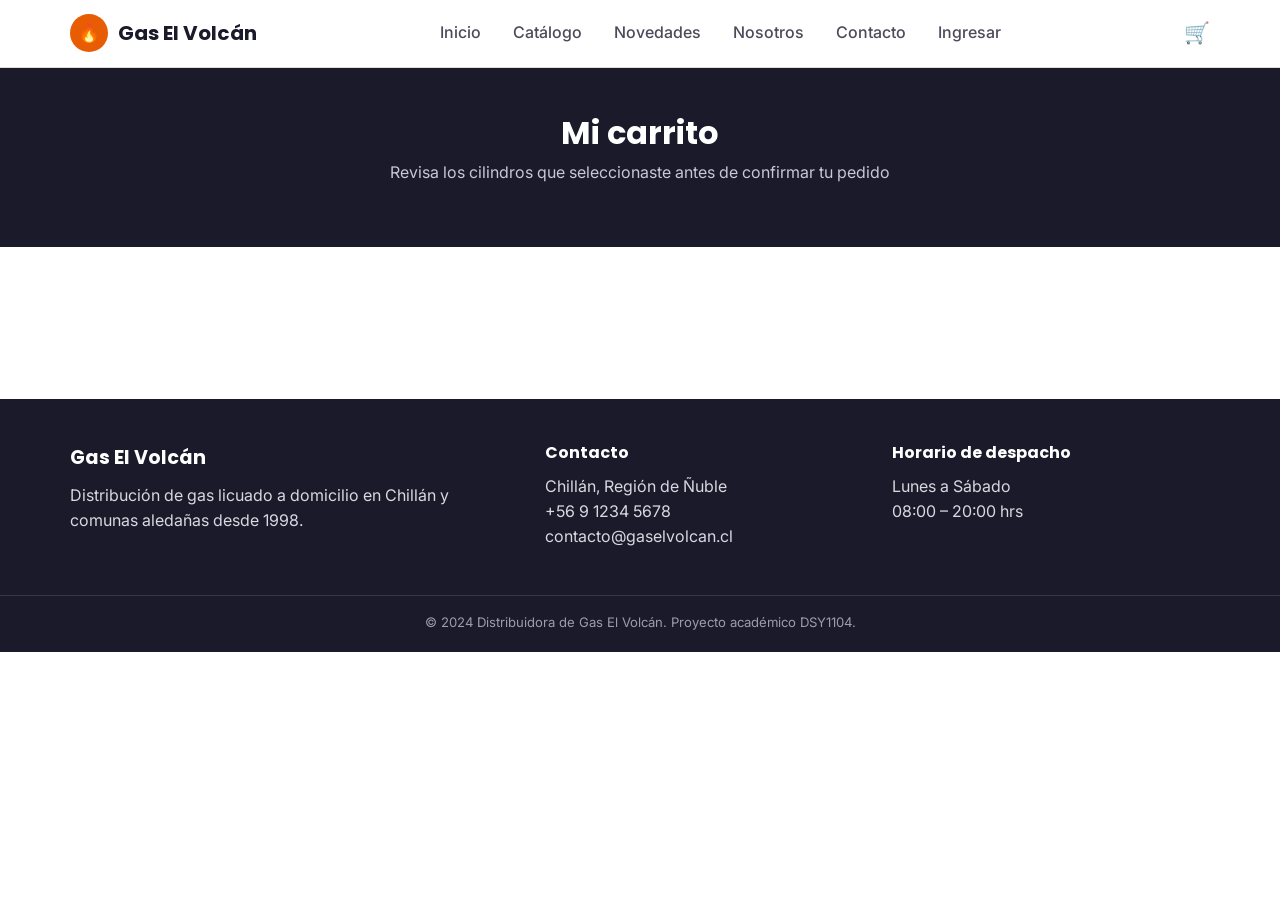
==== carrito.html @ 5c271ab0 "Creacion carrito" ====
<!DOCTYPE html>
<html lang="es">
<head>
<meta charset="UTF-8">
<meta name="viewport" content="width=device-width, initial-scale=1.0">
<title>Mi carrito — Gas El Volcán</title>
<link rel="stylesheet" href="css/estilos.css">
</head>
<body>

<header class="encabezado">
  <div class="contenedor">
    <a href="index.html" class="marca"><span class="marca__icono">🔥</span> Gas El Volcán</a>
    <nav class="nav" id="nav-principal">
      <a href="index.html" class="nav__enlace">Inicio</a>
      <a href="catalogo.html" class="nav__enlace">Catálogo</a>
      <a href="novedades.html" class="nav__enlace">Novedades</a>
      <a href="nosotros.html" class="nav__enlace">Nosotros</a>
      <a href="contacto.html" class="nav__enlace">Contacto</a>
      <a href="login.html" class="nav__enlace">Ingresar</a>
    </nav>
    <div class="nav__acciones">
      <a href="carrito.html" class="icono-carrito nav__enlace--activo" aria-label="Carrito">🛒<span id="contador-carrito" class="icono-carrito__contador oculto">0</span></a>
      <button class="menu-hamburguesa" aria-label="Abrir menú" onclick="document.getElementById('nav-principal').classList.toggle('nav--abierto')">
        <span></span><span></span><span></span>
      </button>
    </div>
  </div>
</header>

<div class="encabezado-pagina">
  <div class="contenedor">
    <h1>Mi carrito</h1>
    <p>Revisa los cilindros que seleccionaste antes de confirmar tu pedido</p>
  </div>
</div>

<main class="seccion">
  <div class="contenedor" id="carrito-contenido">
    <!-- Contenido generado dinámicamente por js/carrito.js -->
  </div>
</main>

<footer class="pie">
  <div class="contenedor">
    <div>
      <div class="pie__marca">Gas El Volcán</div>
      <p>Distribución de gas licuado a domicilio en Chillán y comunas aledañas desde 1998.</p>
    </div>
    <div>
      <h4>Contacto</h4>
      <p>Chillán, Región de Ñuble<br>+56 9 1234 5678<br>contacto@gaselvolcan.cl</p>
    </div>
    <div>
      <h4>Horario de despacho</h4>
      <p>Lunes a Sábado<br>08:00 – 20:00 hrs</p>
    </div>
  </div>
  <div class="pie__inferior">© 2024 Distribuidora de Gas El Volcán. Proyecto académico DSY1104.</div>
</footer>

<script src="js/catalogo.js"></script>
<script src="js/carrito.js"></script>
</body>
</html>
---- css/estilos.css ----
/* =========================================================
   GAS EL VOLCÁN — Hoja de estilos general
   Paleta: naranja #E85D04 / gris oscuro #1A1A2A / blanco
   Tipografía: Poppins (títulos) + Inter (texto)
   ========================================================= */

@import url('https://fonts.googleapis.com/css2?family=Poppins:wght@600;700;800&family=Inter:wght@400;500;600&display=swap');

:root{
  --naranja: #E85D04;
  --naranja-oscuro: #C24C02;
  --gris-oscuro: #1A1A2A;
  --gris-medio: #4B4B5A;
  --gris-claro: #F4F1EC;
  --borde: #E3DED4;
  --blanco: #FFFFFF;
  --exito: #2F9E44;
  --error: #C0392B;

  --fuente-titulo: 'Poppins', sans-serif;
  --fuente-texto: 'Inter', sans-serif;

  --radio: 10px;
  --sombra: 0 6px 18px rgba(26,26,42,0.08);
  --max-ancho: 1180px;
}

/* ---------- Reset ---------- */
*, *::before, *::after{ box-sizing: border-box; }
html{ scroll-behavior: smooth; }
body{
  margin: 0;
  font-family: var(--fuente-texto);
  color: var(--gris-oscuro);
  background: var(--blanco);
  line-height: 1.55;
}
img{ max-width: 100%; display: block; }
a{ color: inherit; text-decoration: none; }
ul{ list-style: none; margin: 0; padding: 0; }
h1, h2, h3, h4{
  font-family: var(--fuente-titulo);
  line-height: 1.2;
  margin: 0 0 0.5em 0;
  color: var(--gris-oscuro);
}
p{ margin: 0 0 1em 0; }
button{ font-family: var(--fuente-texto); cursor: pointer; }
input, select, textarea{ font-family: var(--fuente-texto); }

.contenedor{
  max-width: var(--max-ancho);
  margin: 0 auto;
  padding: 0 20px;
}

.seccion{ padding: 56px 0; }
.seccion--gris{ background: var(--gris-claro); }

.titulo-seccion{
  font-size: 1.9rem;
  margin-bottom: 6px;
}
.subtitulo-seccion{
  color: var(--gris-medio);
  margin-bottom: 32px;
  max-width: 60ch;
}

/* ---------- Botones ---------- */
.boton{
  display: inline-block;
  padding: 13px 28px;
  border-radius: var(--radio);
  border: none;
  font-weight: 600;
  font-size: 0.95rem;
  transition: transform .15s ease, box-shadow .15s ease;
}
.boton--primario{
  background: var(--naranja);
  color: var(--blanco);
}
.boton--primario:hover{ background: var(--naranja-oscuro); }
.boton--secundario{
  background: transparent;
  color: var(--gris-oscuro);
  border: 2px solid var(--gris-oscuro);
}
.boton--secundario:hover{ background: var(--gris-oscuro); color: var(--blanco); }
.boton--pequeno{ padding: 8px 16px; font-size: 0.85rem; }
.boton--peligro{ background: var(--error); color: var(--blanco); }
.boton:disabled{ opacity: 0.5; cursor: not-allowed; }

/* ---------- Header / navegación ---------- */
.encabezado{
  position: sticky;
  top: 0;
  z-index: 50;
  background: var(--blanco);
  border-bottom: 1px solid var(--borde);
}
.encabezado .contenedor{
  display: flex;
  align-items: center;
  justify-content: space-between;
  padding-top: 14px;
  padding-bottom: 14px;
}
.marca{
  display: flex;
  align-items: center;
  gap: 10px;
  font-family: var(--fuente-titulo);
  font-weight: 700;
  font-size: 1.25rem;
  color: var(--gris-oscuro);
}
.marca__icono{
  width: 38px; height: 38px;
  border-radius: 50%;
  background: var(--naranja);
  display: flex; align-items: center; justify-content: center;
  color: var(--blanco);
  font-size: 1.1rem;
}
.nav{
  display: flex;
  align-items: center;
  gap: 28px;
}
.nav__enlace{
  font-weight: 500;
  color: var(--gris-medio);
  padding: 6px 2px;
  border-bottom: 2px solid transparent;
}
.nav__enlace:hover, .nav__enlace--activo{
  color: var(--gris-oscuro);
  border-bottom-color: var(--naranja);
}
.nav__acciones{ display: flex; align-items: center; gap: 14px; }
.icono-carrito{
  position: relative;
  font-size: 1.3rem;
}
.icono-carrito__contador{
  position: absolute; top: -8px; right: -12px;
  background: var(--naranja); color: var(--blanco);
  font-size: 0.7rem; font-weight: 700;
  border-radius: 50%; width: 18px; height: 18px;
  display: flex; align-items: center; justify-content: center;
}
.menu-hamburguesa{
  display: none;
  flex-direction: column;
  gap: 5px;
  background: none; border: none;
}
.menu-hamburguesa span{
  width: 26px; height: 3px; background: var(--gris-oscuro); border-radius: 2px;
}

/* ---------- Hero ---------- */
.hero{
  background: var(--gris-claro);
  padding: 60px 0;
}
.hero .contenedor{
  display: grid;
  grid-template-columns: 1.1fr 1fr;
  gap: 40px;
  align-items: center;
}
.hero__eslogan{
  font-size: 2.4rem;
  margin-bottom: 14px;
}
.hero__texto{
  color: var(--gris-medio);
  max-width: 46ch;
  margin-bottom: 26px;
}
.hero__imagen img{
  border-radius: var(--radio);
  box-shadow: var(--sombra);
}

/* ---------- Tarjetas de producto / novedades ---------- */
.grid-tarjetas{
  display: grid;
  grid-template-columns: repeat(3, 1fr);
  gap: 24px;
}
.tarjeta{
  background: var(--blanco);
  border: 1px solid var(--borde);
  border-radius: var(--radio);
  overflow: hidden;
  display: flex;
  flex-direction: column;
  box-shadow: var(--sombra);
}
.tarjeta__imagen{ aspect-ratio: 4/3; overflow: hidden; background: var(--gris-claro); }
.tarjeta__imagen img{ width: 100%; height: 100%; object-fit: cover; }
.tarjeta__cuerpo{ padding: 18px; display: flex; flex-direction: column; gap: 8px; flex: 1; }
.tarjeta__categoria{
  font-size: 0.72rem;
  text-transform: none;
  color: var(--naranja);
  font-weight: 600;
}
.tarjeta__titulo{ font-size: 1.1rem; margin: 0; }
.tarjeta__precio{
  font-family: var(--fuente-titulo);
  font-weight: 700;
  color: var(--gris-oscuro);
  font-size: 1.15rem;
  margin-top: auto;
}
.tarjeta__acciones{ display: flex; gap: 10px; margin-top: 10px; }
.tarjeta__acciones .boton{ flex: 1; text-align: center; }

/* ---------- Por qué elegirnos ---------- */
.beneficios{
  display: grid;
  grid-template-columns: repeat(3, 1fr);
  gap: 24px;
}
.beneficio{
  text-align: center;
  padding: 26px 18px;
}
.beneficio__icono{
  width: 56px; height: 56px;
  margin: 0 auto 14px auto;
  border-radius: 50%;
  background: var(--naranja);
  color: var(--blanco);
  display: flex; align-items: center; justify-content: center;
  font-size: 1.5rem;
}

/* ---------- Footer ---------- */
.pie{
  background: var(--gris-oscuro);
  color: #D8D8E0;
  padding: 44px 0 20px 0;
  margin-top: 40px;
}
.pie .contenedor{
  display: grid;
  grid-template-columns: 1.4fr 1fr 1fr;
  gap: 30px;
}
.pie h4{ color: var(--blanco); font-size: 1rem; margin-bottom: 12px; }
.pie a:hover{ color: var(--naranja); }
.pie__marca{
  font-family: var(--fuente-titulo);
  color: var(--blanco);
  font-weight: 700;
  font-size: 1.2rem;
  margin-bottom: 10px;
}
.pie__inferior{
  text-align: center;
  border-top: 1px solid rgba(255,255,255,0.12);
  margin-top: 30px;
  padding-top: 16px;
  font-size: 0.82rem;
  color: #9C9CAE;
}

/* ---------- Formularios ---------- */
.formulario{
  max-width: 560px;
  margin: 0 auto;
  background: var(--blanco);
  border: 1px solid var(--borde);
  border-radius: var(--radio);
  padding: 32px;
  box-shadow: var(--sombra);
}
.campo{ margin-bottom: 18px; }
.campo label{
  display: block;
  font-weight: 600;
  font-size: 0.88rem;
  margin-bottom: 6px;
}
.campo input,
.campo select,
.campo textarea{
  width: 100%;
  padding: 11px 13px;
  border: 1px solid var(--borde);
  border-radius: 8px;
  font-size: 0.95rem;
  background: var(--blanco);
  color: var(--gris-oscuro);
}
.campo input:focus,
.campo select:focus,
.campo textarea:focus{
  outline: none;
  border-color: var(--naranja);
  box-shadow: 0 0 0 3px rgba(232,93,4,0.15);
}
.campo--dos{
  display: grid;
  grid-template-columns: 1fr 1fr;
  gap: 16px;
}
.mensaje-error{
  color: var(--error);
  font-size: 0.8rem;
  margin-top: 5px;
  min-height: 1em;
}
.campo.con-error input,
.campo.con-error select,
.campo.con-error textarea{
  border-color: var(--error);
}
.mensaje-exito{
  background: rgba(47,158,68,0.12);
  color: var(--exito);
  padding: 12px 16px;
  border-radius: 8px;
  margin-bottom: 18px;
  font-size: 0.9rem;
  font-weight: 500;
}
.formulario__pie{
  text-align: center;
  margin-top: 16px;
  font-size: 0.88rem;
  color: var(--gris-medio);
}

/* ---------- Página genérica (nosotros, novedades, detalle) ---------- */
.encabezado-pagina{
  background: var(--gris-oscuro);
  color: var(--blanco);
  padding: 46px 0;
  text-align: center;
}
.encabezado-pagina h1{ color: var(--blanco); margin: 0; }
.encabezado-pagina p{ color: #C7C7D6; margin-top: 8px; }

.bloque-texto{ max-width: 72ch; margin: 0 auto; }

.equipo-grid{
  display: grid;
  grid-template-columns: repeat(4, 1fr);
  gap: 20px;
}
.persona{
  text-align: center;
  background: var(--blanco);
  border: 1px solid var(--borde);
  border-radius: var(--radio);
  padding: 22px 14px;
}
.persona__avatar{
  width: 64px; height: 64px;
  border-radius: 50%;
  background: var(--naranja);
  color: var(--blanco);
  font-family: var(--fuente-titulo);
  font-weight: 700;
  display: flex; align-items: center; justify-content: center;
  margin: 0 auto 12px auto;
  font-size: 1.2rem;
}
.persona__rol{ color: var(--gris-medio); font-size: 0.85rem; }

/* ---------- Migas / volver ---------- */
.enlace-volver{
  display: inline-flex;
  align-items: center;
  gap: 6px;
  color: var(--naranja);
  font-weight: 600;
  margin-bottom: 24px;
}

/* ---------- Detalle producto ---------- */
.detalle-producto{
  display: grid;
  grid-template-columns: 1fr 1fr;
  gap: 40px;
  align-items: start;
}
.detalle-producto__imagen img{
  border-radius: var(--radio);
  box-shadow: var(--sombra);
}
.detalle-producto__precio{
  font-family: var(--fuente-titulo);
  font-size: 1.8rem;
  font-weight: 700;
  margin: 14px 0;
}
.badge-stock{
  display: inline-block;
  background: rgba(47,158,68,0.12);
  color: var(--exito);
  font-size: 0.8rem;
  font-weight: 600;
  padding: 4px 12px;
  border-radius: 20px;
  margin-bottom: 10px;
}

/* ---------- Carrito ---------- */
.tabla-carrito{
  width: 100%;
  border-collapse: collapse;
  background: var(--blanco);
}
.tabla-carrito th, .tabla-carrito td{
  padding: 14px 12px;
  border-bottom: 1px solid var(--borde);
  text-align: left;
}
.tabla-carrito th{
  font-family: var(--fuente-titulo);
  font-size: 0.85rem;
  color: var(--gris-medio);
}
.tabla-carrito__producto{
  display: flex; align-items: center; gap: 12px;
}
.tabla-carrito__producto img{
  width: 56px; height: 56px; object-fit: cover; border-radius: 8px;
}
.carrito-resumen{
  max-width: 360px;
  margin-left: auto;
  background: var(--gris-claro);
  border-radius: var(--radio);
  padding: 22px;
  margin-top: 24px;
}
.carrito-resumen__linea{
  display: flex; justify-content: space-between;
  margin-bottom: 10px;
  font-size: 0.95rem;
}
.carrito-resumen__total{
  font-family: var(--fuente-titulo);
  font-weight: 700;
  font-size: 1.2rem;
  border-top: 1px solid var(--borde);
  padding-top: 12px;
  margin-top: 4px;
}
.carrito-vacio{
  text-align: center;
  padding: 60px 20px;
  color: var(--gris-medio);
}

/* =========================================================
   ÁREA ADMINISTRATIVA — tema visual oscuro, distinto al público
   ========================================================= */
.admin-body{ background: #F1F1F5; }
.admin-shell{ display: flex; min-height: 100vh; }
.admin-sidebar{
  width: 240px;
  background: var(--gris-oscuro);
  color: var(--blanco);
  padding: 26px 18px;
  flex-shrink: 0;
}
.admin-sidebar .marca{ color: var(--blanco); margin-bottom: 34px; }
.admin-sidebar .marca__icono{ background: var(--naranja); }
.admin-nav__enlace{
  display: flex;
  align-items: center;
  gap: 10px;
  padding: 11px 12px;
  border-radius: 8px;
  color: #C7C7D6;
  font-weight: 500;
  margin-bottom: 4px;
}
.admin-nav__enlace:hover, .admin-nav__enlace--activo{
  background: rgba(232,93,4,0.18);
  color: var(--blanco);
}
.admin-main{ flex: 1; padding: 34px 40px; }
.admin-header{
  display: flex;
  justify-content: space-between;
  align-items: center;
  margin-bottom: 26px;
}
.admin-header h1{ margin: 0; font-size: 1.5rem; }
.admin-panel{
  background: var(--blanco);
  border-radius: var(--radio);
  padding: 24px;
  box-shadow: var(--sombra);
  margin-bottom: 26px;
}
.tabla-admin{
  width: 100%;
  border-collapse: collapse;
}
.tabla-admin th, .tabla-admin td{
  padding: 12px 10px;
  border-bottom: 1px solid var(--borde);
  text-align: left;
  font-size: 0.92rem;
}
.tabla-admin th{ color: var(--gris-medio); font-weight: 600; font-size: 0.8rem; }
.chip-rol{
  display: inline-block;
  padding: 3px 10px;
  border-radius: 20px;
  font-size: 0.75rem;
  font-weight: 600;
  background: rgba(232,93,4,0.14);
  color: var(--naranja-oscuro);
}
.chip-rol--cliente{ background: rgba(75,75,90,0.12); color: var(--gris-medio); }
.oculto{ display: none !important; }

/* =========================================================
   RESPONSIVE
   360px celular · 768px tablet · 1280px escritorio
   ========================================================= */
@media (max-width: 1024px){
  .hero .contenedor{ grid-template-columns: 1fr; }
  .hero__imagen{ order: -1; }
  .grid-tarjetas{ grid-template-columns: repeat(2, 1fr); }
  .beneficios{ grid-template-columns: repeat(3, 1fr); }
  .equipo-grid{ grid-template-columns: repeat(2, 1fr); }
  .pie .contenedor{ grid-template-columns: 1fr 1fr; }
  .detalle-producto{ grid-template-columns: 1fr; }
  .admin-main{ padding: 26px; }
}

@media (max-width: 768px){
  .nav{
    position: absolute;
    top: 100%; left: 0; right: 0;
    background: var(--blanco);
    flex-direction: column;
    align-items: flex-start;
    padding: 16px 20px 22px 20px;
    border-bottom: 1px solid var(--borde);
    display: none;
    gap: 14px;
  }
  .nav.nav--abierto{ display: flex; }
  .menu-hamburguesa{ display: flex; }
  .beneficios{ grid-template-columns: 1fr; }
  .campo--dos{ grid-template-columns: 1fr; }
  .admin-shell{ flex-direction: column; }
  .admin-sidebar{ width: 100%; }
  .admin-nav{ display: flex; flex-wrap: wrap; gap: 6px; }
}

@media (max-width: 480px){
  .grid-tarjetas{ grid-template-columns: 1fr; }
  .equipo-grid{ grid-template-columns: 1fr; }
  .pie .contenedor{ grid-template-columns: 1fr; text-align: center; }
  .hero__eslogan{ font-size: 1.9rem; }
  .formulario{ padding: 22px; }
}
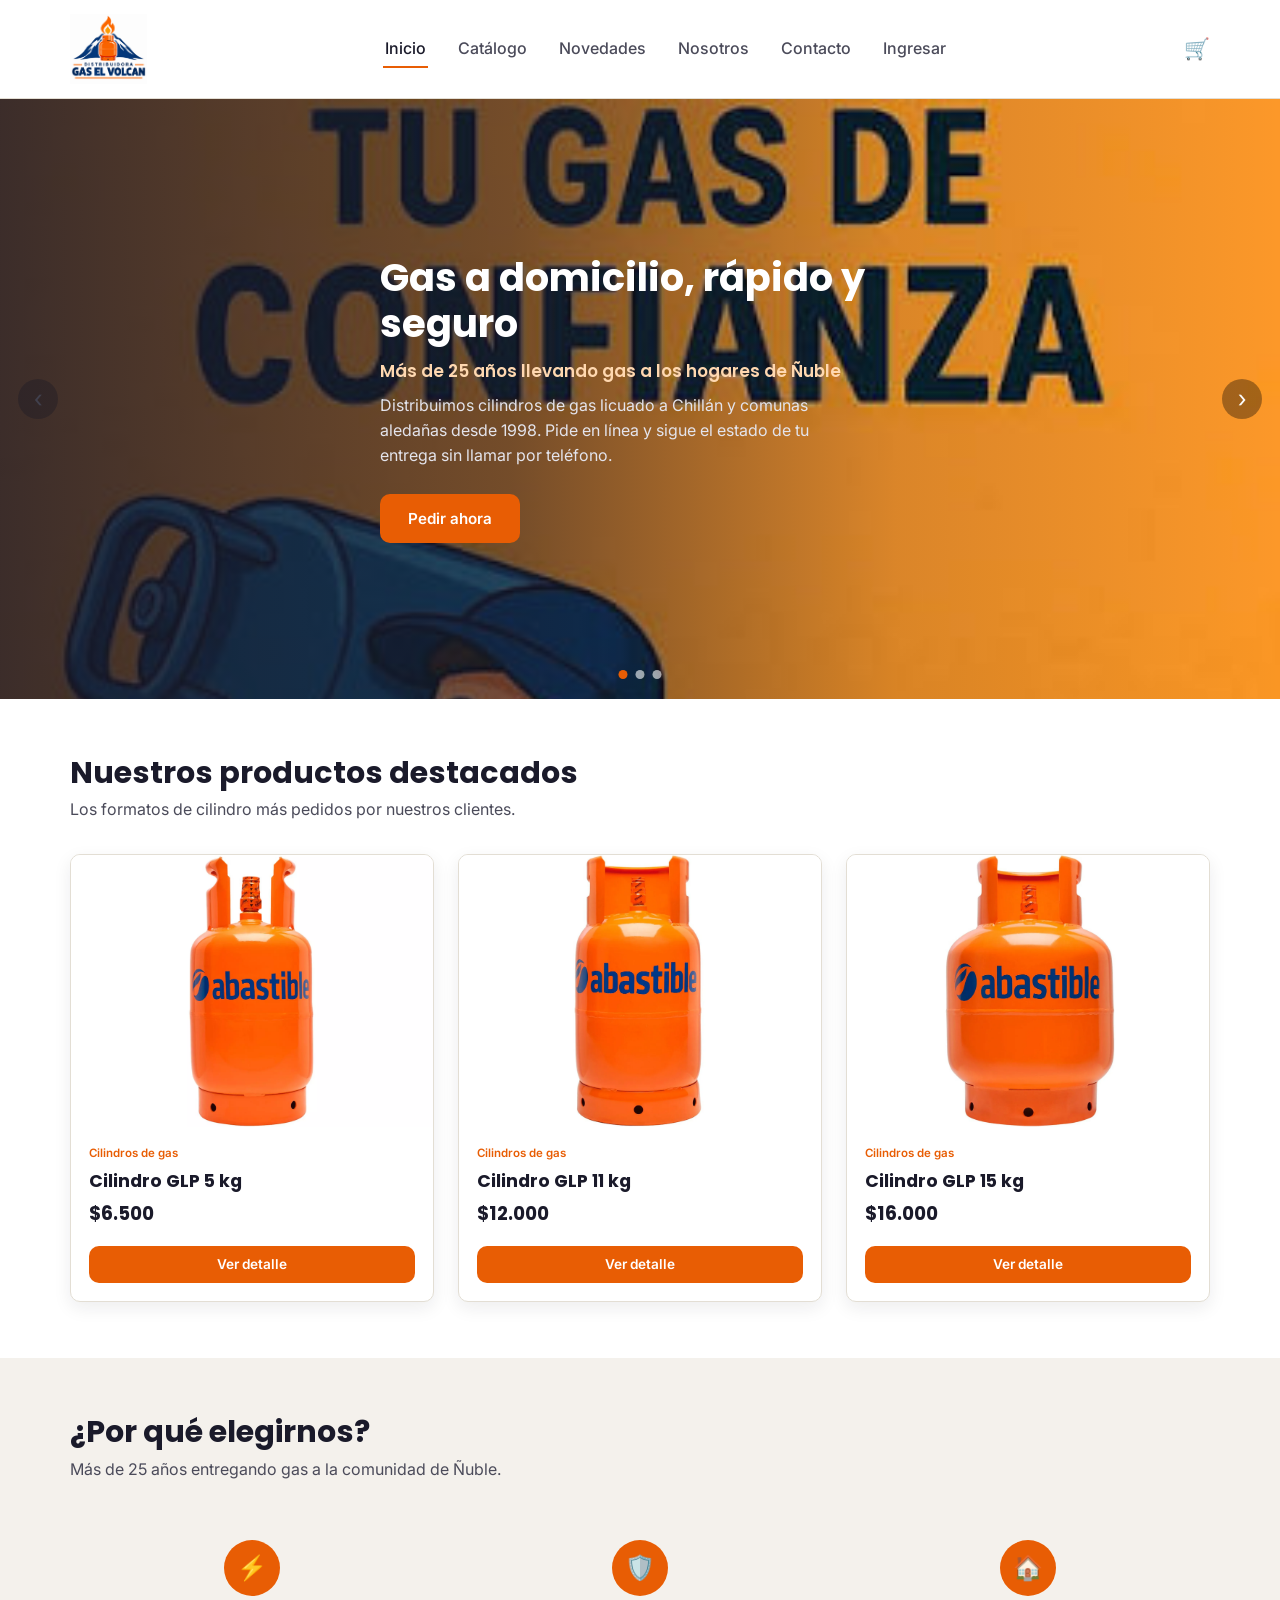
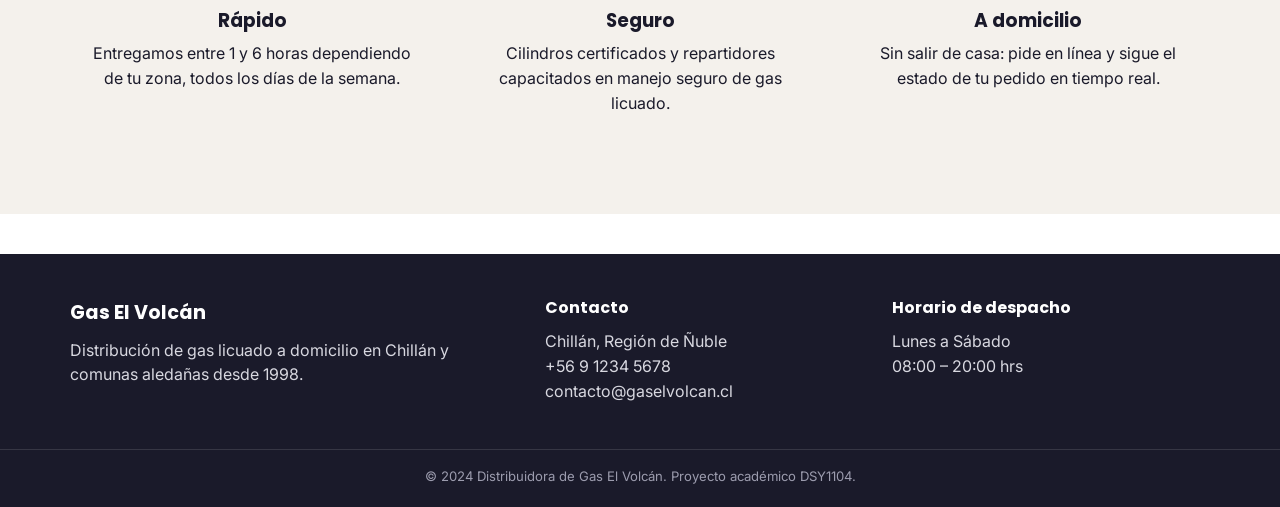
==== commit 3fcf9839: "Ajustes de imagenes: detalle-producto, encabezado de Nosotros y posicion de fotos" ====
--- a/carrito.html
+++ b/carrito.html
@@ -3,16 +3,16 @@
 <head>
 <meta charset="UTF-8">
 <meta name="viewport" content="width=device-width, initial-scale=1.0">
-<title>Mi carrito — Gas El Volcán</title>
+<title>Gas El Volcán — Gas licuado a domicilio en Chillán</title>
 <link rel="stylesheet" href="css/estilos.css">
 </head>
 <body>
 
 <header class="encabezado">
   <div class="contenedor">
-    <a href="index.html" class="marca"><span class="marca__icono">🔥</span> Gas El Volcán</a>
+    <a href="index.html" class="marca"><img src="../img/logo.png" alt="Gas El Volcán" class="marca__logo"></a>
     <nav class="nav" id="nav-principal">
-      <a href="index.html" class="nav__enlace">Inicio</a>
+      <a href="index.html" class="nav__enlace nav__enlace--activo">Inicio</a>
       <a href="catalogo.html" class="nav__enlace">Catálogo</a>
       <a href="novedades.html" class="nav__enlace">Novedades</a>
       <a href="nosotros.html" class="nav__enlace">Nosotros</a>
@@ -20,7 +20,7 @@
       <a href="login.html" class="nav__enlace">Ingresar</a>
     </nav>
     <div class="nav__acciones">
-      <a href="carrito.html" class="icono-carrito nav__enlace--activo" aria-label="Carrito">🛒<span id="contador-carrito" class="icono-carrito__contador oculto">0</span></a>
+      <a href="carrito.html" class="icono-carrito" aria-label="Carrito">🛒<span id="contador-carrito" class="icono-carrito__contador oculto">0</span></a>
       <button class="menu-hamburguesa" aria-label="Abrir menú" onclick="document.getElementById('nav-principal').classList.toggle('nav--abierto')">
         <span></span><span></span><span></span>
       </button>
@@ -28,17 +28,79 @@
   </div>
 </header>
 
-<div class="encabezado-pagina">
-  <div class="contenedor">
-    <h1>Mi carrito</h1>
-    <p>Revisa los cilindros que seleccionaste antes de confirmar tu pedido</p>
-  </div>
-</div>
+<main>
+  <section class="hero">
+    <input type="radio" name="slide" id="slide1" class="carousel__radio" checked>
+    <input type="radio" name="slide" id="slide2" class="carousel__radio">
+    <input type="radio" name="slide" id="slide3" class="carousel__radio">
 
-<main class="seccion">
-  <div class="contenedor" id="carrito-contenido">
-    <!-- Contenido generado dinámicamente por js/carrito.js -->
-  </div>
+    <div class="carousel__slides">
+      <div class="carousel__slide carousel__slide--1">
+        <img src="img/repartidor_de_gas.jpg" alt="Repartidor de Gas El Volcán">
+        <label for="slide3" class="carousel__flecha carousel__flecha--prev">‹</label>
+        <label for="slide2" class="carousel__flecha carousel__flecha--next">›</label>
+      </div>
+      <div class="carousel__slide carousel__slide--2">
+        <img src="https://images.unsplash.com/photo-1585951237318-9ea5e175b891?w=1400&q=80" alt="Cilindro de gas listo para despacho">
+        <label for="slide1" class="carousel__flecha carousel__flecha--prev">‹</label>
+        <label for="slide3" class="carousel__flecha carousel__flecha--next">›</label>
+      </div>
+      <div class="carousel__slide carousel__slide--3">
+        <img src="https://images.unsplash.com/photo-1611270629569-8b357cb88da9?w=1400&q=80" alt="Cilindros de gas licuado">
+        <label for="slide2" class="carousel__flecha carousel__flecha--prev">‹</label>
+        <label for="slide1" class="carousel__flecha carousel__flecha--next">›</label>
+      </div>
+    </div>
+
+    <div class="hero__overlay">
+      <div class="contenedor">
+        <div class="hero__contenido">
+          <h1 class="hero__eslogan">Gas a domicilio, rápido y seguro</h1>
+          <h2 class="hero__subtitulo">Más de 25 años llevando gas a los hogares de Ñuble</h2>
+          <p class="hero__texto">Distribuimos cilindros de gas licuado a Chillán y comunas aledañas desde 1998. Pide en línea y sigue el estado de tu entrega sin llamar por teléfono.</p>
+          <a href="catalogo.html" class="boton boton--primario">Pedir ahora</a>
+        </div>
+      </div>
+    </div>
+
+    <div class="carousel__dots">
+      <label for="slide1" class="carousel__dot"></label>
+      <label for="slide2" class="carousel__dot"></label>
+      <label for="slide3" class="carousel__dot"></label>
+    </div>
+  </section>
+
+  <section class="seccion">
+    <div class="contenedor">
+      <h2 class="titulo-seccion">Nuestros productos destacados</h2>
+      <p class="subtitulo-seccion">Los formatos de cilindro más pedidos por nuestros clientes.</p>
+      <div class="grid-tarjetas" id="destacados-grid"></div>
+    </div>
+  </section>
+
+  <section class="seccion seccion--gris">
+    <div class="contenedor">
+      <h2 class="titulo-seccion">¿Por qué elegirnos?</h2>
+      <p class="subtitulo-seccion">Más de 25 años entregando gas a la comunidad de Ñuble.</p>
+      <div class="beneficios">
+        <div class="beneficio">
+          <div class="beneficio__icono">⚡</div>
+          <h3>Rápido</h3>
+          <p>Entregamos entre 1 y 6 horas dependiendo de tu zona, todos los días de la semana.</p>
+        </div>
+        <div class="beneficio">
+          <div class="beneficio__icono">🛡️</div>
+          <h3>Seguro</h3>
+          <p>Cilindros certificados y repartidores capacitados en manejo seguro de gas licuado.</p>
+        </div>
+        <div class="beneficio">
+          <div class="beneficio__icono">🏠</div>
+          <h3>A domicilio</h3>
+          <p>Sin salir de casa: pide en línea y sigue el estado de tu pedido en tiempo real.</p>
+        </div>
+      </div>
+    </div>
+  </section>
 </main>
 
 <footer class="pie">
@@ -62,4 +124,4 @@
 <script src="js/catalogo.js"></script>
 <script src="js/carrito.js"></script>
 </body>
-</html>
+</html>
--- a/css/estilos.css
+++ b/css/estilos.css
@@ -5,7 +5,11 @@
    ========================================================= */
 
 @import url('https://fonts.googleapis.com/css2?family=Poppins:wght@600;700;800&family=Inter:wght@400;500;600&display=swap');
-
+.marca__logo{
+  height: 70px;
+  width: auto;
+  display: block;
+}
 :root{
   --naranja: #E85D04;
   --naranja-oscuro: #C24C02;
@@ -161,29 +165,95 @@
   width: 26px; height: 3px; background: var(--gris-oscuro); border-radius: 2px;
 }
 
-/* ---------- Hero ---------- */
+/* ---------- Hero: carousel 100% CSS, sin JavaScript ---------- */
 .hero{
-  background: var(--gris-claro);
-  padding: 60px 0;
-}
-.hero .contenedor{
-  display: grid;
-  grid-template-columns: 1.1fr 1fr;
-  gap: 40px;
-  align-items: center;
-}
-.hero__eslogan{
-  font-size: 2.4rem;
-  margin-bottom: 14px;
-}
-.hero__texto{
-  color: var(--gris-medio);
-  max-width: 46ch;
-  margin-bottom: 26px;
-}
-.hero__imagen img{
-  border-radius: var(--radio);
-  box-shadow: var(--sombra);
+  position: relative;
+  overflow: hidden;
+  min-height: 600px;
+}
+.carousel__radio{
+  display: none;
+}
+.carousel__slides{
+  position: relative;
+  height: 600px;
+}
+.carousel__slide{
+  position: absolute;
+  inset: 0;
+  opacity: 0;
+  transition: opacity 0.6s ease;
+}
+.carousel__slide img{
+  width: 100%;
+  height: 100%;
+  object-fit: cover;
+  display: block;
+}
+
+.carousel__slide--1 img{ object-position: center top; }
+.carousel__slide--2 img{ object-position: center bottom; }
+.carousel__slide--3 img{ object-position: center top; }
+
+#slide1:checked ~ .carousel__slides .carousel__slide--1,
+#slide2:checked ~ .carousel__slides .carousel__slide--2,
+#slide3:checked ~ .carousel__slides .carousel__slide--3{
+  opacity: 1;
+  z-index: 2;
+}
+.hero__overlay{
+  position: absolute;
+  inset: 0;
+  display: flex;
+  align-items: center;
+  z-index: 3;
+  pointer-events: none;
+  background: linear-gradient(90deg, rgba(26,26,42,0.85) 0%, rgba(26,26,42,0.6) 40%, rgba(26,26,42,0.15) 70%, rgba(26,26,42,0) 100%);
+}
+.hero__contenido{ max-width: 520px; }
+.hero__eslogan{ color: var(--blanco); font-size: 2.4rem; margin-bottom: 14px; }
+.hero__subtitulo{ color: #FFD8B0; font-size: 1.05rem; font-weight: 600; margin-bottom: 12px; }
+.hero__texto{ color: #E4E4EC; max-width: 46ch; margin-bottom: 26px; }
+
+.carousel__flecha{
+  position: absolute;
+  top: 50%;
+  transform: translateY(-50%);
+  background: rgba(0,0,0,0.35);
+  color: var(--blanco);
+  width: 40px;
+  height: 40px;
+  border-radius: 50%;
+  font-size: 1.5rem;
+  cursor: pointer;
+  line-height: 40px;
+  text-align: center;
+  z-index: 5;
+}
+.carousel__flecha--prev{ left: 18px; }
+.carousel__flecha--next{ right: 18px; }
+
+.carousel__dots{
+  position: absolute;
+  bottom: 20px;
+  left: 50%;
+  transform: translateX(-50%);
+  display: flex;
+  gap: 8px;
+  z-index: 6;
+}
+.carousel__dot{
+  width: 9px;
+  height: 9px;
+  border-radius: 50%;
+  background: rgba(255,255,255,0.6);
+  cursor: pointer;
+  display: block;
+}
+#slide1:checked ~ .carousel__dots label[for="slide1"],
+#slide2:checked ~ .carousel__dots label[for="slide2"],
+#slide3:checked ~ .carousel__dots label[for="slide3"]{
+  background: var(--naranja);
 }
 
 /* ---------- Tarjetas de producto / novedades ---------- */
@@ -347,6 +417,30 @@
 }
 .encabezado-pagina h1{ color: var(--blanco); margin: 0; }
 .encabezado-pagina p{ color: #C7C7D6; margin-top: 8px; }
+.encabezado-pagina--fondo{
+  position: relative;
+  overflow: hidden;
+  min-height: 580px;
+  padding: 0;
+  display: flex;
+  align-items: center;
+}
+.encabezado-pagina__fondo{
+  position: absolute;
+  inset: 0;
+  width: 100%;
+  height: 100%;
+  object-fit: cover;
+  object-position: center center;
+  z-index: 1;
+}
+.encabezado-pagina__overlay{
+  position: relative;
+  z-index: 2;
+  width: 100%;
+  background: linear-gradient(90deg, rgba(26,26,42,0.85) 0%, rgba(26,26,42,0.55) 55%, rgba(26,26,42,0.15) 100%);
+  padding: 46px 0;
+}
 
 .bloque-texto{ max-width: 72ch; margin: 0 auto; }
 
@@ -533,8 +627,6 @@
    360px celular · 768px tablet · 1280px escritorio
    ========================================================= */
 @media (max-width: 1024px){
-  .hero .contenedor{ grid-template-columns: 1fr; }
-  .hero__imagen{ order: -1; }
   .grid-tarjetas{ grid-template-columns: repeat(2, 1fr); }
   .beneficios{ grid-template-columns: repeat(3, 1fr); }
   .equipo-grid{ grid-template-columns: repeat(2, 1fr); }
@@ -562,12 +654,14 @@
   .admin-shell{ flex-direction: column; }
   .admin-sidebar{ width: 100%; }
   .admin-nav{ display: flex; flex-wrap: wrap; gap: 6px; }
+  .hero{ min-height: 380px; }
+  .carousel__slides{ height: 380px; }
+  .hero__eslogan{ font-size: 1.9rem; }
 }
 
 @media (max-width: 480px){
   .grid-tarjetas{ grid-template-columns: 1fr; }
   .equipo-grid{ grid-template-columns: 1fr; }
   .pie .contenedor{ grid-template-columns: 1fr; text-align: center; }
-  .hero__eslogan{ font-size: 1.9rem; }
   .formulario{ padding: 22px; }
-}
+}
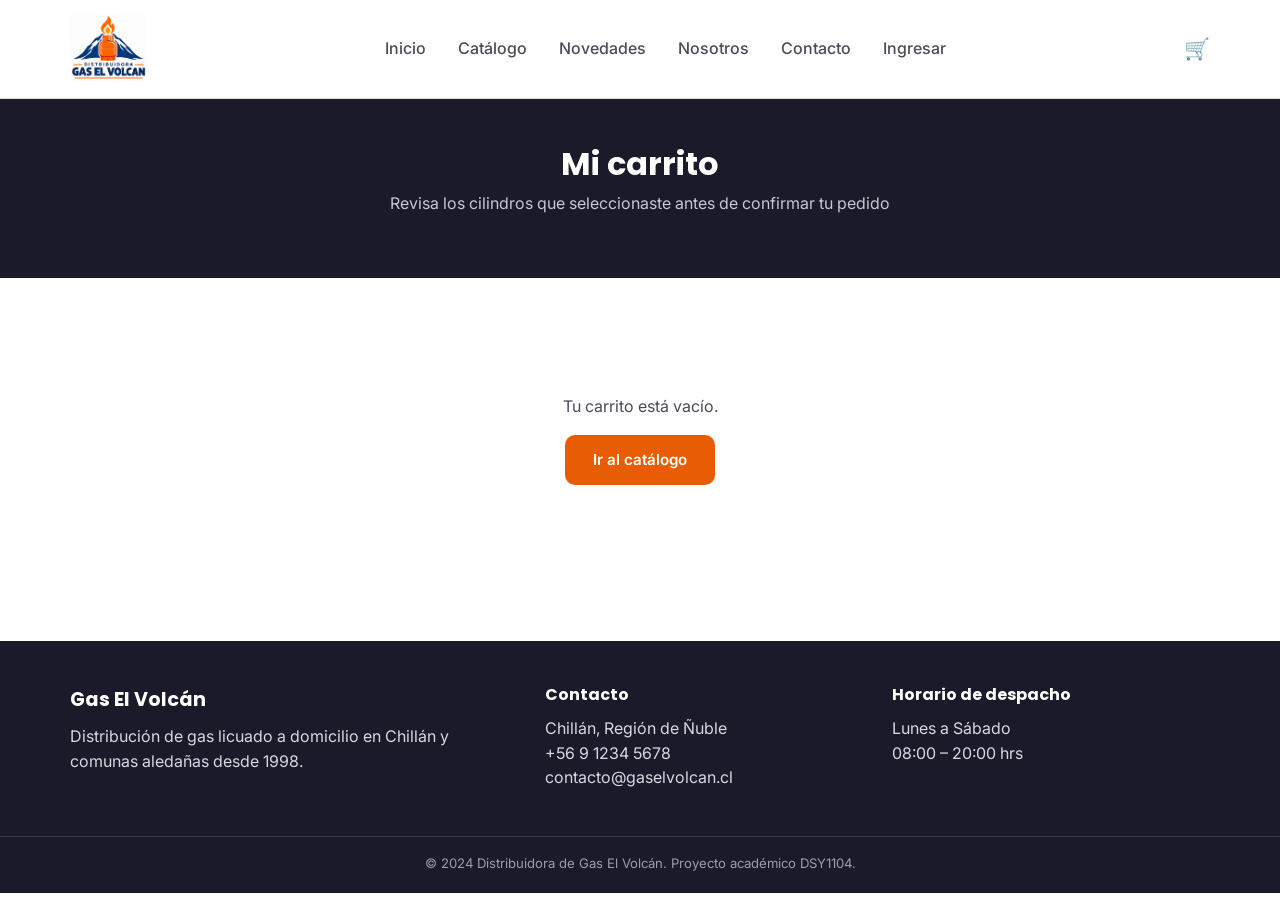
==== commit 789b6608: "Corrige el error que tenia el contenido del index por error" ====
--- a/carrito.html
+++ b/carrito.html
@@ -3,16 +3,16 @@
 <head>
 <meta charset="UTF-8">
 <meta name="viewport" content="width=device-width, initial-scale=1.0">
-<title>Gas El Volcán — Gas licuado a domicilio en Chillán</title>
+<title>Mi carrito — Gas El Volcán</title>
 <link rel="stylesheet" href="css/estilos.css">
 </head>
 <body>
 
 <header class="encabezado">
   <div class="contenedor">
-    <a href="index.html" class="marca"><img src="../img/logo.png" alt="Gas El Volcán" class="marca__logo"></a>
+    <a href="index.html" class="marca"><img src="img/logo.png" alt="Gas El Volcán" class="marca__logo"></a>
     <nav class="nav" id="nav-principal">
-      <a href="index.html" class="nav__enlace nav__enlace--activo">Inicio</a>
+      <a href="index.html" class="nav__enlace">Inicio</a>
       <a href="catalogo.html" class="nav__enlace">Catálogo</a>
       <a href="novedades.html" class="nav__enlace">Novedades</a>
       <a href="nosotros.html" class="nav__enlace">Nosotros</a>
@@ -20,7 +20,7 @@
       <a href="login.html" class="nav__enlace">Ingresar</a>
     </nav>
     <div class="nav__acciones">
-      <a href="carrito.html" class="icono-carrito" aria-label="Carrito">🛒<span id="contador-carrito" class="icono-carrito__contador oculto">0</span></a>
+      <a href="carrito.html" class="icono-carrito nav__enlace--activo" aria-label="Carrito">🛒<span id="contador-carrito" class="icono-carrito__contador oculto">0</span></a>
       <button class="menu-hamburguesa" aria-label="Abrir menú" onclick="document.getElementById('nav-principal').classList.toggle('nav--abierto')">
         <span></span><span></span><span></span>
       </button>
@@ -28,79 +28,17 @@
   </div>
 </header>
 
-<main>
-  <section class="hero">
-    <input type="radio" name="slide" id="slide1" class="carousel__radio" checked>
-    <input type="radio" name="slide" id="slide2" class="carousel__radio">
-    <input type="radio" name="slide" id="slide3" class="carousel__radio">
+<div class="encabezado-pagina">
+  <div class="contenedor">
+    <h1>Mi carrito</h1>
+    <p>Revisa los cilindros que seleccionaste antes de confirmar tu pedido</p>
+  </div>
+</div>
 
-    <div class="carousel__slides">
-      <div class="carousel__slide carousel__slide--1">
-        <img src="img/repartidor_de_gas.jpg" alt="Repartidor de Gas El Volcán">
-        <label for="slide3" class="carousel__flecha carousel__flecha--prev">‹</label>
-        <label for="slide2" class="carousel__flecha carousel__flecha--next">›</label>
-      </div>
-      <div class="carousel__slide carousel__slide--2">
-        <img src="https://images.unsplash.com/photo-1585951237318-9ea5e175b891?w=1400&q=80" alt="Cilindro de gas listo para despacho">
-        <label for="slide1" class="carousel__flecha carousel__flecha--prev">‹</label>
-        <label for="slide3" class="carousel__flecha carousel__flecha--next">›</label>
-      </div>
-      <div class="carousel__slide carousel__slide--3">
-        <img src="https://images.unsplash.com/photo-1611270629569-8b357cb88da9?w=1400&q=80" alt="Cilindros de gas licuado">
-        <label for="slide2" class="carousel__flecha carousel__flecha--prev">‹</label>
-        <label for="slide1" class="carousel__flecha carousel__flecha--next">›</label>
-      </div>
-    </div>
-
-    <div class="hero__overlay">
-      <div class="contenedor">
-        <div class="hero__contenido">
-          <h1 class="hero__eslogan">Gas a domicilio, rápido y seguro</h1>
-          <h2 class="hero__subtitulo">Más de 25 años llevando gas a los hogares de Ñuble</h2>
-          <p class="hero__texto">Distribuimos cilindros de gas licuado a Chillán y comunas aledañas desde 1998. Pide en línea y sigue el estado de tu entrega sin llamar por teléfono.</p>
-          <a href="catalogo.html" class="boton boton--primario">Pedir ahora</a>
-        </div>
-      </div>
-    </div>
-
-    <div class="carousel__dots">
-      <label for="slide1" class="carousel__dot"></label>
-      <label for="slide2" class="carousel__dot"></label>
-      <label for="slide3" class="carousel__dot"></label>
-    </div>
-  </section>
-
-  <section class="seccion">
-    <div class="contenedor">
-      <h2 class="titulo-seccion">Nuestros productos destacados</h2>
-      <p class="subtitulo-seccion">Los formatos de cilindro más pedidos por nuestros clientes.</p>
-      <div class="grid-tarjetas" id="destacados-grid"></div>
-    </div>
-  </section>
-
-  <section class="seccion seccion--gris">
-    <div class="contenedor">
-      <h2 class="titulo-seccion">¿Por qué elegirnos?</h2>
-      <p class="subtitulo-seccion">Más de 25 años entregando gas a la comunidad de Ñuble.</p>
-      <div class="beneficios">
-        <div class="beneficio">
-          <div class="beneficio__icono">⚡</div>
-          <h3>Rápido</h3>
-          <p>Entregamos entre 1 y 6 horas dependiendo de tu zona, todos los días de la semana.</p>
-        </div>
-        <div class="beneficio">
-          <div class="beneficio__icono">🛡️</div>
-          <h3>Seguro</h3>
-          <p>Cilindros certificados y repartidores capacitados en manejo seguro de gas licuado.</p>
-        </div>
-        <div class="beneficio">
-          <div class="beneficio__icono">🏠</div>
-          <h3>A domicilio</h3>
-          <p>Sin salir de casa: pide en línea y sigue el estado de tu pedido en tiempo real.</p>
-        </div>
-      </div>
-    </div>
-  </section>
+<main class="seccion">
+  <div class="contenedor" id="carrito-contenido">
+    <!-- Contenido generado dinámicamente por js/carrito.js -->
+  </div>
 </main>
 
 <footer class="pie">
